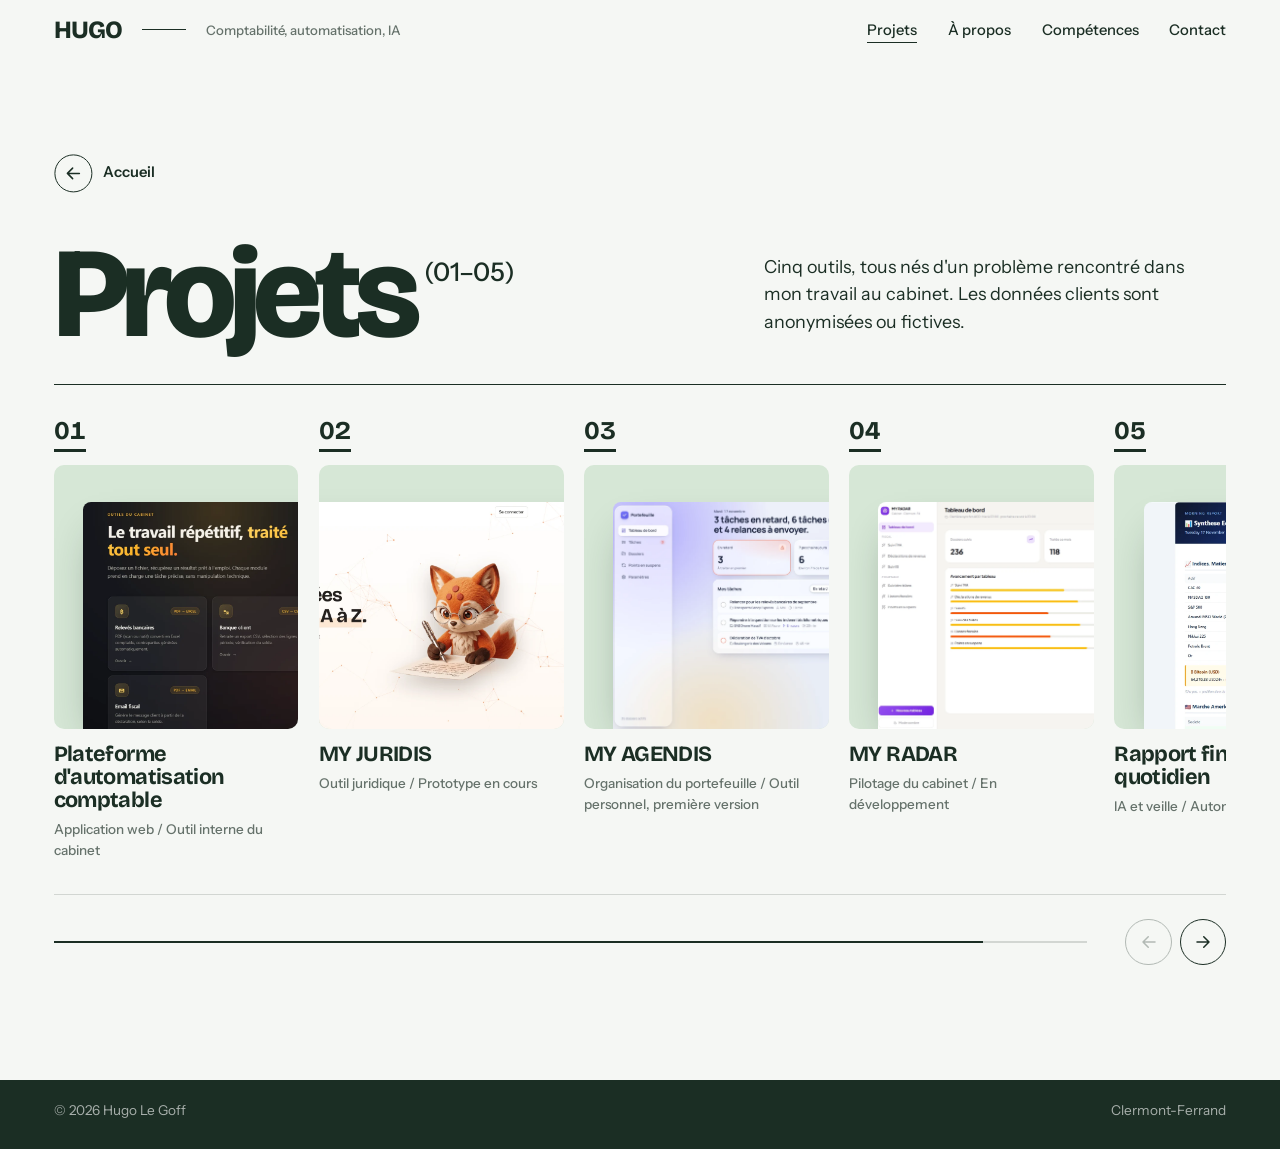
==== projets.html @ 93263e0b "MY JURIDIS : recadrage fourni, Greffy visible sur la carte Co-Authored-By: Claude Opus 5.5 <noreply@" ====
<!DOCTYPE html>
<html lang="fr">
<head>
<meta charset="utf-8">
<meta name="viewport" content="width=device-width, initial-scale=1">
<title>Projets — Hugo Le Goff</title>
<meta name="description" content="Les projets de Hugo Le Goff : outils d'automatisation et d'IA conçus pour un cabinet d'expertise comptable.">
<meta name="theme-color" content="#F5F7F4">
<script>document.documentElement.classList.add('js')</script>
<link rel="preconnect" href="https://fonts.googleapis.com">
<link rel="preconnect" href="https://fonts.gstatic.com" crossorigin>
<link href="https://fonts.googleapis.com/css2?family=Bricolage+Grotesque:opsz,wght@12..96,400..800&family=Instrument+Sans:wght@400;500;600&display=swap" rel="stylesheet">
<link rel="stylesheet" href="assets/style.css">
</head>
<body>
<a class="skip" href="#contenu">Aller au contenu</a>

<header class="nav" id="nav">
  <a class="nav__mark" href="index.html" aria-label="Hugo Le Goff, retour à l'accueil" translate="no">HUGO</a>
  <span class="nav__rule" aria-hidden="true"></span>
  <span class="nav__tag">Comptabilité, automatisation, IA</span>
  <nav aria-label="Navigation principale">
    <ul class="nav__links">
      <li><a href="projets.html" aria-current="page">Projets</a></li>
      <li><a href="index.html#a-propos">À propos</a></li>
      <li><a href="index.html#competences">Compétences</a></li>
      <li><a href="index.html#contact">Contact</a></li>
    </ul>
  </nav>
</header>

<main id="contenu">

<header class="phead plist">
  <a class="back" href="index.html"><i><svg class="arr" viewBox="0 0 24 24" width="18" height="18" aria-hidden="true" focusable="false"><path d="M4 12h16M13 5l7 7-7 7" fill="none" stroke="currentColor" stroke-width="2" stroke-linecap="round" stroke-linejoin="round"/></svg></i><span>Accueil</span></a>
  <div class="plist__row">
    <h1 class="phead__title"><span class="line"><span>Projets<sup>(01–05)</sup></span></span></h1>
    <p class="plist__lede" data-reveal>Cinq outils, tous nés d'un problème rencontré dans mon travail au cabinet. Les données clients sont anonymisées ou fictives.</p>
  </div>
</header>

<section class="strip" aria-roledescription="carrousel" aria-label="Projets" data-reveal>
  <div class="strip__frame">
    <ol class="strip__track" tabindex="0" aria-label="Projets, faire défiler horizontalement">
      <li class="pcard">
        <a href="projets/plateforme-automatisation.html" data-cursor="Voir">
          <span class="pcard__num">01</span>
          <span class="tile tile--shot"><img src="assets/plateforme-1.webp" width="1182" height="754" alt="" loading="lazy" decoding="async"></span>
          <span class="pcard__title">Plateforme d'automatisation comptable</span>
          <span class="pcard__meta">Application web / Outil interne du cabinet</span>
        </a>
      </li>
      <li class="pcard">
        <a href="projets/my-juridis.html" data-cursor="Voir">
          <span class="pcard__num">02</span>
          <span class="tile tile--shot" style="--x:-52%"><img src="assets/juridis-accueil.webp" width="1471" height="762" alt="" loading="lazy" decoding="async"></span>
          <span class="pcard__title">MY JURIDIS</span>
          <span class="pcard__meta">Outil juridique / Prototype en cours</span>
        </a>
      </li>
      <li class="pcard">
        <a href="projets/my-agendis.html" data-cursor="Voir">
          <span class="pcard__num">03</span>
          <span class="tile tile--shot"><img src="assets/agendis-1.webp" width="1871" height="935" alt="" loading="lazy" decoding="async"></span>
          <span class="pcard__title">MY AGENDIS</span>
          <span class="pcard__meta">Organisation du portefeuille / Outil personnel, première version</span>
        </a>
      </li>
      <li class="pcard">
        <a href="projets/my-radar.html" data-cursor="Voir">
          <span class="pcard__num">04</span>
          <span class="tile tile--shot"><img src="assets/radar-dash.webp" width="1896" height="930" alt="" loading="lazy" decoding="async"></span>
          <span class="pcard__title">MY RADAR</span>
          <span class="pcard__meta">Pilotage du cabinet / En développement</span>
        </a>
      </li>
      <li class="pcard">
        <a href="projets/rapport-quotidien.html" data-cursor="Voir">
          <span class="pcard__num">05</span>
          <span class="tile tile--shot"><img src="assets/rapport-1.webp" width="941" height="735" alt="" loading="lazy" decoding="async"></span>
          <span class="pcard__title">Rapport financier quotidien</span>
          <span class="pcard__meta">IA et veille / Automatisation planifiée</span>
        </a>
      </li>
    </ol>
  </div>
  <div class="strip__bar">
    <div class="strip__progress" aria-hidden="true"><span></span></div>
    <div class="gallery__nav">
      <button type="button" class="gallery__btn" data-strip="-1" aria-label="Projets précédents"><svg class="arr" viewBox="0 0 24 24" width="18" height="18" aria-hidden="true" focusable="false"><path d="M20 12H4M11 5l-7 7 7 7" fill="none" stroke="currentColor" stroke-width="2" stroke-linecap="round" stroke-linejoin="round"/></svg></button>
      <button type="button" class="gallery__btn" data-strip="1" aria-label="Projets suivants"><svg class="arr" viewBox="0 0 24 24" width="18" height="18" aria-hidden="true" focusable="false"><path d="M4 12h16M13 5l7 7-7 7" fill="none" stroke="currentColor" stroke-width="2" stroke-linecap="round" stroke-linejoin="round"/></svg></button>
    </div>
  </div>
</section>

</main>

<footer class="foot">
  <span>© 2026 Hugo Le Goff</span>
  <span>Clermont-Ferrand</span>
</footer>
<div class="cursor" aria-hidden="true">Voir</div>
<script src="assets/app.js" defer></script>
</body>
</html>
---- assets/style.css ----
:root{
  --bg:#F5F7F4;
  --forest:#1B2E24;
  --sage:#8BBF8B;
  --pastel:#D6E7D6;
  --white:#FFFFFF;
  --soft:rgba(27,46,36,.66);
  --line:rgba(27,46,36,.16);
  --display:"Bricolage Grotesque","Arial Narrow","Helvetica Neue",Arial,sans-serif;
  --body:"Instrument Sans",system-ui,-apple-system,"Segoe UI",sans-serif;
  --gutter:clamp(1.25rem,4.2vw,4.5rem);
  --ease:cubic-bezier(.2,.7,.1,1);
}
*,*::before,*::after{box-sizing:border-box}
html{scroll-behavior:smooth;-webkit-text-size-adjust:100%}
body{
  margin:0;background:var(--bg);color:var(--forest);
  font-family:var(--body);font-size:1.0625rem;line-height:1.55;
  -webkit-font-smoothing:antialiased;overflow-x:hidden;
  -webkit-tap-highlight-color:rgba(139,191,139,.35);
}
a{color:inherit;touch-action:manipulation}
h1,h2,h3,p{margin:0}
h1,h2,h3{font-family:var(--display);font-weight:700;letter-spacing:-.035em;text-wrap:balance}
sup{font-family:var(--body);font-weight:500;font-size:.2em;letter-spacing:0;vertical-align:top;position:relative;top:.9em;margin-left:.4em}
:focus-visible{outline:2px solid var(--forest);outline-offset:4px;border-radius:4px}
::selection{background:var(--sage);color:var(--forest)}
[id]{scroll-margin-top:5rem}
.skip{position:absolute;left:var(--gutter);top:-4rem;background:var(--forest);color:var(--white);padding:.6rem 1rem;z-index:50;text-decoration:none}
.skip:focus{top:1rem}
.arr{display:block}

/* ---------- Apparitions ---------- */
.js [data-reveal]{opacity:0;transform:translateY(1.6rem);transition:opacity .9s var(--ease),transform .9s var(--ease)}
.js [data-reveal].is-in{opacity:1;transform:none}
.line{display:block;overflow:hidden;padding-bottom:.08em;margin-bottom:-.08em}
.line > span{display:block}
.js .line > span{transform:translateY(108%);transition:transform 1.1s var(--ease)}
.js .is-ready .line > span{transform:none}
.js .line:nth-child(2) > span{transition-delay:.09s}
.js .line:nth-child(3) > span{transition-delay:.18s}

/* ---------- Navigation ---------- */
.nav{
  position:fixed;inset:0 0 auto 0;z-index:30;
  display:flex;align-items:center;gap:1.25rem;
  padding:1.1rem var(--gutter);
  transition:background-color .35s ease,box-shadow .35s ease;
}
.nav.is-stuck{background:rgba(245,247,244,.9);-webkit-backdrop-filter:blur(10px);backdrop-filter:blur(10px);box-shadow:0 1px 0 var(--line)}
.nav__mark{font-family:var(--display);font-weight:800;font-size:1.55rem;letter-spacing:-.04em;text-decoration:none;line-height:1}
.nav__rule{width:2.75rem;height:1px;background:var(--forest)}
.nav__tag{font-size:.82rem;font-weight:500;color:var(--soft)}
.nav nav{margin-left:auto}
.nav__links{display:flex;gap:clamp(1rem,2.4vw,2.2rem);list-style:none;margin:0;padding:0;font-size:.92rem;font-weight:500}
.nav__links a{text-decoration:none;padding:.3rem 0;background:linear-gradient(currentColor,currentColor) left bottom/0 1.5px no-repeat;transition:background-size .35s var(--ease)}
.nav__links a:hover{background-size:100% 1.5px}

/* ---------- Index latéral ---------- */
.index{
  position:fixed;right:calc(var(--gutter) * .45);top:50%;transform:translateY(-50%);z-index:20;
  display:grid;gap:1.1rem;font-family:var(--display);font-weight:600;font-size:.95rem;
  mix-blend-mode:difference;color:#fff;
}
.index a{position:relative;text-decoration:none;opacity:.45;transition:opacity .3s ease;padding-right:0}
.index a::after{content:"";position:absolute;left:calc(100% + .5rem);top:50%;width:0;height:1.5px;background:currentColor;transition:width .4s var(--ease)}
.index a[aria-current="true"]{opacity:1}
.index a[aria-current="true"]::after{width:1.6rem}
.index a:hover{opacity:1}

/* ---------- Hero ---------- */
.hero{
  position:relative;min-height:100svh;isolation:isolate;overflow:hidden;
  display:grid;align-items:center;
  padding:6.5rem var(--gutter) 4rem;
  background-image:
    linear-gradient(90deg,var(--line) 1px,transparent 1px);
  background-size:calc((100vw - 2 * var(--gutter)) / 6) 100%;
  background-position:var(--gutter) 0;
}
.hero::after{content:"";position:absolute;inset:auto 0 0 0;height:1px;background:var(--line)}
.hero__art{position:absolute;inset:0;z-index:-1;pointer-events:none}
.shape{position:absolute;display:block;will-change:transform}
.shape--disc{width:44vw;height:44vw;right:3vw;top:50%;margin-top:-23vw;border-radius:50%;background:var(--pastel)}
.shape--half{width:13vw;height:26vw;right:33vw;top:50%;margin-top:-25vw;border-radius:26vw 0 0 26vw;background:var(--forest)}
.shape--quarter{width:12vw;height:12vw;right:9vw;bottom:9%;border-radius:12vw 0 0 0;background:var(--sage)}
.shape--dots{width:7.5rem;height:7.5rem;right:7vw;top:36%;background:radial-gradient(circle,var(--forest) 1.3px,transparent 1.6px) 0 0/15px 15px;opacity:.55}
.shape--plus{width:2rem;height:2rem;right:50vw;top:15%;background:
  linear-gradient(var(--forest),var(--forest)) center/100% 3px no-repeat,
  linear-gradient(var(--forest),var(--forest)) center/3px 100% no-repeat}
.shape--sq{width:1.15rem;height:1.15rem;right:49vw;bottom:22%;background:var(--forest)}
.hero__img{
  position:absolute;right:-5vw;top:50%;width:60vw;max-width:none;height:auto;margin-top:-18vw;
  filter:drop-shadow(0 2.5rem 2.5rem rgba(27,46,36,.2));will-change:transform;
}
.js .hero__img{opacity:0;transition:opacity 1.4s ease .15s}
.js .is-ready .hero__img{opacity:1}
.hero__copy{position:relative;max-width:min(100%,60rem)}
.pill{
  display:inline-flex;align-items:center;gap:.6rem;padding:.4rem 1rem;border:1.5px solid var(--forest);border-radius:999px;
  font-size:.86rem;font-weight:600;background:var(--bg);
}
.pill__dot{width:.6rem;height:.6rem;border-radius:50%;background:var(--sage)}
.hero__title{
  margin-top:1.4rem;font-size:clamp(3.1rem,7.7vw,8.6rem);line-height:.9;font-weight:800;letter-spacing:-.055em;
  text-wrap:wrap;
}
.hero__title mark{
  color:inherit;background:linear-gradient(var(--sage),var(--sage)) 0 62%/100% 42% no-repeat;
  padding:0 .06em;margin:0 -.06em;
}
.hero__lede{max-width:33rem;margin-top:clamp(1.4rem,2.6vw,2.4rem);font-size:clamp(1.05rem,1.45vw,1.3rem);line-height:1.45;font-weight:500}
.hero__cta{display:flex;flex-wrap:wrap;align-items:center;gap:1.5rem 2.25rem;margin-top:clamp(1.5rem,2.6vw,2.4rem)}
.btn{
  display:inline-flex;align-items:center;gap:1.4rem;padding:.55rem .6rem .55rem 1.6rem;border-radius:999px;
  background:var(--forest);color:var(--white);text-decoration:none;font-weight:600;font-size:1rem;
  transition:background-color .3s ease,padding .4s var(--ease);
}
.btn i{display:grid;place-items:center;width:2.6rem;height:2.6rem;border-radius:50%;background:var(--white);color:var(--forest);transition:transform .45s var(--ease),background-color .3s ease}
.btn:hover{padding-left:1.9rem}
.btn:hover i{transform:translateX(.25rem) rotate(-45deg);background:var(--sage)}
.scroll{display:inline-flex;align-items:center;gap:.8rem;text-decoration:none;font-weight:500;font-size:.95rem}
.scroll i{display:grid;place-items:center;width:2.9rem;height:2.9rem;border-radius:50%;border:1.5px solid var(--forest);overflow:hidden}
.scroll:hover .arr{animation:drop .7s var(--ease)}
@keyframes drop{0%{transform:none}49%{transform:translateY(160%)}50%{transform:translateY(-160%)}100%{transform:none}}
.note{position:absolute;font-size:.75rem;line-height:1.35;color:var(--soft);font-weight:500}
.note--a{right:7vw;top:6.2rem;text-align:right}
.note--b{right:var(--gutter);bottom:2rem;text-align:right}

/* ---------- En-têtes de section ---------- */
.sec-head{
  display:grid;grid-template-columns:minmax(0,8fr) minmax(0,4fr);gap:1.5rem clamp(1.5rem,5vw,5rem);align-items:end;
  margin-bottom:clamp(2rem,5vw,4.5rem);
}
.sec-head h2{font-size:clamp(2.7rem,8.6vw,8.4rem);line-height:.88;font-weight:800;letter-spacing:-.055em}
.sec-head p{max-width:30rem;font-size:1.08rem;padding-bottom:.6rem}

/* ---------- Projets ---------- */
.projects{padding:clamp(5rem,11vw,10rem) var(--gutter) clamp(4rem,9vw,8rem)}
.cases{list-style:none;margin:0;padding:0;border-top:1.5px solid var(--forest)}
.case{border-bottom:1px solid var(--line)}
.case a{
  position:relative;display:grid;grid-template-columns:minmax(3rem,1fr) minmax(0,6fr) minmax(0,4fr) minmax(3rem,1fr);
  gap:1rem clamp(1rem,3vw,3rem);align-items:center;
  padding:clamp(1.5rem,3.2vw,3rem) clamp(.5rem,1.4vw,1.5rem);text-decoration:none;isolation:isolate;
  transition:color .45s var(--ease);
}
.case a::before{
  content:"";position:absolute;inset:0;z-index:-1;background:var(--forest);
  transform:scaleY(0);transform-origin:50% 100%;transition:transform .55s var(--ease);
}
.case__num{font-family:var(--display);font-weight:600;font-size:1rem;font-variant-numeric:tabular-nums;align-self:start;padding-top:.5rem}
.case__main{display:grid;gap:.5rem;min-width:0}
.case__cat{font-size:.85rem;font-weight:600;color:var(--soft);transition:color .45s var(--ease)}
.case__title{font-family:var(--display);font-weight:700;font-size:clamp(1.7rem,4.3vw,4.1rem);line-height:.98;letter-spacing:-.04em;text-wrap:balance}
.case__side{display:grid;gap:.7rem;font-size:.98rem;min-width:0}
.case__tech{font-size:.84rem;font-weight:600;color:var(--soft);transition:color .45s var(--ease)}
.case__go{
  justify-self:end;display:grid;place-items:center;width:3.2rem;height:3.2rem;border-radius:50%;border:1.5px solid currentColor;
  transition:transform .55s var(--ease),background-color .45s ease,color .45s ease,border-color .45s ease;
}
@media (hover:hover){
  .case a:hover,.case a:focus-visible{color:var(--white)}
  .case a:hover::before,.case a:focus-visible::before{transform:scaleY(1)}
  .case a:hover .case__cat,.case a:hover .case__tech,.case a:focus-visible .case__cat,.case a:focus-visible .case__tech{color:var(--sage)}
  .case a:hover .case__go,.case a:focus-visible .case__go{transform:rotate(45deg);background:var(--sage);border-color:var(--sage);color:var(--forest)}
}

/* ---------- À propos ---------- */
.about{
  padding:clamp(4rem,9vw,8rem) var(--gutter);background:var(--white);
  display:grid;grid-template-columns:repeat(12,minmax(0,1fr));gap:2rem clamp(1rem,2vw,2rem);
}
.about__label,.contact__label{font-size:.9rem;font-weight:600;grid-column:1 / span 2}
.about__label::before,.contact__label::before{content:"";display:inline-block;width:.6rem;height:.6rem;border-radius:50%;background:var(--sage);margin-right:.6rem}
.about__lead{grid-column:3 / -1;font-size:clamp(2rem,5.2vw,5rem);line-height:1;letter-spacing:-.045em;max-width:20ch}
.about__cols{grid-column:6 / -1;display:grid;grid-template-columns:repeat(2,minmax(0,1fr));gap:1.5rem clamp(1.5rem,3vw,3rem);margin-top:clamp(1rem,3vw,3rem);font-size:1.05rem}
.about__cols p + p{color:var(--soft)}

/* ---------- Parcours ---------- */
.path{grid-column:3 / -1;display:grid;grid-template-columns:repeat(2,minmax(0,1fr));gap:2.5rem clamp(1.5rem,4vw,4rem);margin-top:clamp(2.5rem,6vw,5rem)}
.path h3{font-family:var(--body);font-size:.9rem;font-weight:600;letter-spacing:0;padding-bottom:.9rem;border-bottom:1.5px solid var(--forest)}
.path ol{list-style:none;margin:0;padding:0}
.path li{display:grid;grid-template-columns:6.2rem minmax(0,1fr);gap:.2rem 1rem;padding:1.1rem 0;border-bottom:1px solid var(--line)}
.path time,.path__when{font-family:var(--display);font-weight:600;font-variant-numeric:tabular-nums;font-size:.95rem;padding-top:.15rem}
.path b{display:block;font-family:var(--display);font-weight:700;font-size:1.25rem;line-height:1.15;letter-spacing:-.025em}
.path i{display:block;font-style:normal;font-weight:500;font-size:.92rem;margin-top:.2rem}
.path p{margin-top:.45rem;font-size:.95rem;color:var(--soft)}

/* ---------- Compétences ---------- */
.skills{padding:clamp(4.5rem,10vw,9rem) var(--gutter);background:var(--pastel)}
.skill-list{list-style:none;margin:0;padding:0;border-top:1.5px solid var(--forest)}
.skill-list li{
  display:grid;grid-template-columns:minmax(3rem,1fr) minmax(0,7fr) minmax(0,4fr);gap:.5rem clamp(1rem,3vw,3rem);align-items:baseline;
  padding:clamp(1rem,2.2vw,1.9rem) 0;border-bottom:1px solid var(--line);
}
.skill__n{font-family:var(--display);font-weight:600;font-variant-numeric:tabular-nums}
.skill-list h3{font-size:clamp(1.6rem,4.4vw,4rem);line-height:1;letter-spacing:-.04em;transition:transform .5s var(--ease)}
.skill-list p{font-size:1rem;color:var(--soft)}
@media (hover:hover){.skill-list li:hover h3{transform:translateX(.9rem)}}

/* ---------- Contact ---------- */
.contact{
  position:relative;overflow:hidden;isolation:isolate;background:var(--forest);color:var(--white);
  padding:clamp(5rem,12vw,11rem) var(--gutter) clamp(4rem,8vw,7rem);
}
.contact::before{
  content:"";position:absolute;z-index:-1;right:-12vw;bottom:-22vw;width:52vw;height:52vw;border-radius:50%;
  border:1.5px solid rgba(139,191,139,.55);
}
.contact::after{
  content:"";position:absolute;z-index:-1;right:-5vw;bottom:-11vw;width:20vw;height:20vw;border-radius:50%;background:var(--sage);opacity:.9;
}
.contact h2{margin-top:1.5rem;font-size:clamp(2.8rem,10vw,10rem);line-height:.9;font-weight:800;letter-spacing:-.055em;max-width:12ch}
.contact__row{
  display:grid;grid-template-columns:minmax(0,5fr) minmax(0,4fr) minmax(0,3fr);gap:2rem clamp(1.5rem,4vw,4rem);
  margin-top:clamp(2.5rem,6vw,5rem);padding-top:1.5rem;border-top:1px solid rgba(255,255,255,.28);
}
.contact__row p{font-size:1.15rem;max-width:26rem}
.contact dl{margin:0;display:grid;gap:.9rem}
.contact dt{font-size:.82rem;color:var(--sage);font-weight:600}
.contact dd{margin:0;font-family:var(--display);font-weight:600;font-size:1.35rem;letter-spacing:-.02em}
.contact dd a{text-decoration-thickness:1.5px;text-underline-offset:.2em;text-decoration-color:var(--sage)}
.contact dd a:hover{color:var(--sage)}
.foot{
  display:flex;justify-content:space-between;gap:1rem;padding:1.25rem var(--gutter) 1.75rem;
  background:var(--forest);color:rgba(255,255,255,.62);font-size:.85rem;
}

/* ---------- Pages projet ---------- */
.phead{padding:clamp(7rem,12vw,10rem) var(--gutter) clamp(2rem,5vw,4rem);position:relative}
.back{display:inline-flex;align-items:center;gap:.7rem;text-decoration:none;font-weight:600;font-size:.92rem}
.back i{display:grid;place-items:center;width:2.4rem;height:2.4rem;border-radius:50%;border:1.5px solid var(--forest);transform:rotate(180deg);transition:background-color .3s ease,color .3s ease}
.back:hover i{background:var(--forest);color:var(--white)}
.phead__meta{display:flex;flex-wrap:wrap;gap:.5rem 1.5rem;align-items:baseline;margin-top:clamp(2rem,5vw,4rem);font-size:.9rem;font-weight:600;color:var(--soft)}
.phead__n{font-family:var(--display);font-size:1.1rem;color:var(--forest);padding:.1rem .7rem;border-radius:999px;background:var(--sage)}
.phead__title{margin-top:1rem;font-size:clamp(2.6rem,8.6vw,9rem);line-height:.9;font-weight:800;letter-spacing:-.055em;max-width:15ch}
.study{padding:0 var(--gutter) clamp(3rem,7vw,6rem)}
.study__row{
  display:grid;grid-template-columns:repeat(12,minmax(0,1fr));gap:1rem clamp(1rem,2vw,2rem);
  padding:clamp(1.75rem,4vw,3.5rem) 0;border-top:1px solid var(--line);
}
.study__row:first-child{border-top:1.5px solid var(--forest)}
.study__row h2{grid-column:1 / span 3;font-family:var(--body);font-size:.95rem;font-weight:600;letter-spacing:0}
.study__row h2::before{content:"";display:inline-block;width:.6rem;height:.6rem;border-radius:50%;background:var(--sage);margin-right:.6rem}
.study__row > :not(h2){grid-column:5 / -1;min-width:0}
.study__row:nth-child(even) > :not(h2){grid-column:4 / span 8}
.study__big{font-family:var(--display);font-weight:600;font-size:clamp(1.4rem,3vw,2.6rem);line-height:1.12;letter-spacing:-.03em;max-width:24ch}
.study__role{margin-top:1.75rem;max-width:38rem}
.flow{list-style:none;margin:0;padding:0;display:grid;grid-template-columns:repeat(3,minmax(0,1fr));gap:.5rem}
.flow li{padding:1.1rem 1.2rem 1.3rem;background:var(--white);border-radius:6px;font-size:1rem;line-height:1.35}
.flow li:nth-child(2){background:var(--pastel)}
.flow li:last-child{background:var(--forest);color:var(--white)}
.flow b{display:block;font-size:.8rem;font-weight:600;margin-bottom:1.6rem;opacity:.75}
.modules{width:100%;border-collapse:collapse;font-size:1rem}
.modules caption{text-align:left;font-weight:600;font-size:.9rem;padding-bottom:.7rem}
.modules th,.modules td{text-align:left;padding:.85rem 1rem .85rem 0;border-top:1px solid var(--line);vertical-align:top;font-weight:400}
.modules thead th{font-size:.82rem;font-weight:600;color:var(--soft)}
.modules tbody th{font-family:var(--display);font-weight:600;font-size:1.15rem;letter-spacing:-.02em;width:32%}
.modules td{color:var(--soft)}
.modules td:last-child{color:var(--forest);font-weight:500}
.tech{list-style:none;margin:0;padding:0;display:flex;flex-wrap:wrap;gap:.3rem 1.5rem;font-family:var(--display);font-weight:600;font-size:clamp(1.3rem,2.6vw,2.2rem);letter-spacing:-.03em;line-height:1.15}
.tech li:not(:last-child)::after{content:"/";margin-left:1.5rem;color:var(--sage)}
.next{
  position:relative;display:grid;grid-template-columns:minmax(0,1fr) auto;gap:.75rem 2rem;align-items:end;isolation:isolate;
  padding:clamp(3rem,7vw,6rem) var(--gutter);background:var(--pastel);text-decoration:none;overflow:hidden;
  transition:color .45s var(--ease);
}
.next::before{content:"";position:absolute;inset:0;z-index:-1;background:var(--forest);transform:scaleY(0);transform-origin:50% 100%;transition:transform .6s var(--ease)}
.next__label{grid-column:1 / -1;font-weight:600;font-size:.95rem}
.next__label sup{font-size:.75em;top:-.1em}
.next__title{font-family:var(--display);font-weight:800;font-size:clamp(2rem,6.4vw,6.5rem);line-height:.92;letter-spacing:-.05em;text-wrap:balance}
.next__go{display:grid;place-items:center;width:clamp(3rem,5vw,4.5rem);height:clamp(3rem,5vw,4.5rem);border-radius:50%;border:1.5px solid currentColor;transition:transform .5s var(--ease)}
@media (hover:hover){
  .next:hover,.next:focus-visible{color:var(--white)}
  .next:hover::before,.next:focus-visible::before{transform:scaleY(1)}
  .next:hover .next__go{transform:translateX(.6rem)}
}

/* ---------- Curseur ---------- */
.cursor{
  position:fixed;left:0;top:0;z-index:40;width:5.2rem;height:5.2rem;margin:-2.6rem 0 0 -2.6rem;border-radius:50%;
  display:grid;place-items:center;background:var(--sage);color:var(--forest);font-weight:600;font-size:.9rem;
  pointer-events:none;opacity:0;transform:translate3d(-100px,-100px,0) scale(.3);
  transition:opacity .25s ease,scale .35s var(--ease);scale:.3;
}
.cursor.is-on{opacity:1;scale:1}
@media (hover:none),(pointer:coarse){.cursor{display:none}}

/* ---------- Adaptations ---------- */
@media (max-width:1180px){
  .nav__tag,.nav__rule{display:none}
  .index{display:none}
}
@media (max-width:820px){
  .hero{align-items:end;padding-top:5.5rem;padding-bottom:3rem;background-size:calc((100vw - 2 * var(--gutter)) / 3) 100%}
  .hero__copy{margin-top:62vw}
  .hero__img{width:118vw;right:-14vw;top:4.5rem;margin-top:0}
  .shape--disc{width:76vw;height:76vw;right:-6vw;top:5rem;margin-top:0}
  .shape--half{width:26vw;height:52vw;right:auto;left:0;top:7rem;margin-top:0}
  .shape--quarter{width:22vw;height:22vw;right:0;bottom:auto;top:calc(5rem + 52vw)}
  .shape--dots,.shape--sq{display:none}
  .shape--plus{right:auto;left:var(--gutter);top:5rem}
  .note{display:none}
  .sec-head{grid-template-columns:minmax(0,1fr)}
  .case a{grid-template-columns:2.5rem minmax(0,1fr) 3.2rem;align-items:start}
  .case__side{grid-column:2 / -1}
  .case__go{grid-column:3;grid-row:1}
  .about__label,.about__lead,.about__cols,.path{grid-column:1 / -1}
  .path{grid-template-columns:minmax(0,1fr)}
  .about__cols{grid-template-columns:minmax(0,1fr)}
  .skill-list li{grid-template-columns:2.5rem minmax(0,1fr)}
  .skill-list p{grid-column:2}
  .contact__row{grid-template-columns:minmax(0,1fr)}
  .study__row h2,.study__row > :not(h2),.study__row:nth-child(even) > :not(h2){grid-column:1 / -1}
  .flow{grid-template-columns:minmax(0,1fr)}
  .flow b{margin-bottom:.4rem}
  .modules thead{display:none}
  .modules tr{display:grid;padding:.8rem 0;border-top:1px solid var(--line)}
  .modules th,.modules td{border:0;padding:.1rem 0;width:auto}
  .tech li:not(:last-child)::after{margin-left:1rem}
  .tech{gap:.3rem 1rem}
}
@media (max-width:520px){
  .nav__links{gap:.9rem;font-size:.85rem}
  .nav__links li:nth-child(3){display:none}
  .nav__mark{font-size:1.3rem}
}
@media (prefers-reduced-motion:reduce){
  html{scroll-behavior:auto}
  .js [data-reveal],.js .line > span,.js .hero__img{opacity:1;transform:none;transition:none}
  .btn,.btn i,.case a,.case a::before,.case__go,.next::before,.next__go,.skill-list h3,.nav__links a,.cursor{transition:none}
  .scroll:hover .arr{animation:none}
  .cursor{display:none}
}

/* ---------- Page Projets ---------- */
.nav__links a[aria-current="page"]{background-size:100% 1.5px}
.plist{padding-bottom:clamp(1.25rem,2.5vw,2rem)}
.plist .phead__title{margin-top:clamp(1.5rem,3.5vw,3rem);font-size:clamp(3rem,10vw,9.5rem)}
.plist__lede{max-width:34rem;margin-top:clamp(1.25rem,3vw,2.25rem);font-size:1.12rem}
.projects--page{padding-top:0}

/* ---------- Carrousel ---------- */
.gallery{margin:0 var(--gutter) clamp(2.5rem,6vw,5rem);padding:clamp(1rem,2.4vw,2rem);background:var(--pastel);border-radius:clamp(10px,1.4vw,18px)}
.gallery__bar{display:flex;align-items:center;justify-content:space-between;gap:1rem;margin-bottom:clamp(.75rem,1.6vw,1.25rem)}
.gallery__count{font-family:var(--display);font-weight:600;font-variant-numeric:tabular-nums}
.gallery__nav{display:flex;gap:.5rem}
.gallery__btn{
  display:grid;place-items:center;width:2.9rem;height:2.9rem;border-radius:50%;cursor:pointer;
  border:1.5px solid var(--forest);background:transparent;color:var(--forest);
  transition:background-color .25s ease,color .25s ease,opacity .25s ease,transform .35s var(--ease);
}
.gallery__btn:hover:not(:disabled){background:var(--forest);color:var(--white)}
.gallery__btn:active:not(:disabled){transform:scale(.92)}
.gallery__btn:disabled{opacity:.3;cursor:default}
.gallery--single .gallery__bar{display:none}
.gallery__track{
  list-style:none;margin:0;padding:0;display:flex;gap:1rem;
  overflow-x:auto;scroll-snap-type:x mandatory;scroll-behavior:smooth;overscroll-behavior-x:contain;
  scrollbar-width:none;border-radius:8px;
}
.gallery__track::-webkit-scrollbar{display:none}
.gallery__slide{flex:0 0 100%;scroll-snap-align:start;min-width:0}
.gallery__slide figure{margin:0}
.gallery__open{
  display:block;width:100%;padding:0;border:0;background:var(--forest);border-radius:8px;overflow:hidden;cursor:zoom-in;
  box-shadow:0 1.5rem 3rem -1.5rem rgba(27,46,36,.45);
}
.gallery__open img{display:block;width:100%;height:auto;transition:transform .8s var(--ease)}
@media (hover:hover){.gallery__open:hover img{transform:scale(1.015)}}
.gallery__slide figcaption{margin-top:.9rem;font-size:.95rem;max-width:44rem}

/* ---------- Visionneuse ---------- */
.lightbox{
  width:100vw;height:100dvh;max-width:none;max-height:none;margin:0;padding:clamp(1rem,3vw,2.5rem);border:0;
  background:rgba(14,24,19,.94);color:var(--white);
  display:none;grid-template-rows:minmax(0,1fr) auto;gap:1rem;
}
.lightbox[open]{display:grid}
.lightbox::backdrop{background:transparent}
.lightbox__fig{margin:0;min-height:0;display:grid;grid-template-rows:minmax(0,1fr) auto;gap:.8rem;justify-items:center;align-items:center}
.lightbox__fig img{max-width:100%;max-height:100%;width:auto;height:auto;object-fit:contain;border-radius:6px;min-height:0}
.lightbox__fig figcaption{font-size:.95rem;color:rgba(255,255,255,.75);text-align:center;max-width:44rem}
.lightbox__nav{display:flex;align-items:center;justify-content:center;gap:1.25rem}
.lightbox__count{font-family:var(--display);font-weight:600;font-variant-numeric:tabular-nums;min-width:3.5rem;text-align:center}
.lightbox .gallery__btn,.lightbox__close{border-color:rgba(255,255,255,.6);color:var(--white)}
.lightbox .gallery__btn:hover:not(:disabled){background:var(--white);color:var(--forest)}
.lightbox__close{
  position:absolute;right:clamp(1rem,3vw,2.5rem);top:clamp(1rem,3vw,2.5rem);z-index:1;
  display:grid;place-items:center;width:2.9rem;height:2.9rem;border-radius:50%;border:1.5px solid;background:rgba(14,24,19,.6);cursor:pointer;
}
.lightbox__close:hover{background:var(--white);color:var(--forest)}
.lightbox--single .lightbox__nav{display:none}
@media (prefers-reduced-motion:reduce){
  .gallery__track{scroll-behavior:auto}
  .gallery__open img,.gallery__btn{transition:none}
}

/* ---------- Page Projets : bandeau ---------- */
.plist__row{display:grid;grid-template-columns:minmax(0,7fr) minmax(0,5fr);gap:1.5rem clamp(1.5rem,5vw,5rem);align-items:end}
.plist__row .plist__lede{margin-top:0;padding-bottom:1rem}
.strip{padding:0 0 clamp(4rem,9vw,8rem)}
.strip__frame{border-top:1.5px solid var(--forest);border-bottom:1px solid var(--line);margin:0 var(--gutter);padding:clamp(1.25rem,2.6vw,2.25rem) 0}
.strip__track{
  list-style:none;margin:0;padding:0;display:flex;gap:clamp(.9rem,1.6vw,1.5rem);
  overflow-x:auto;scroll-snap-type:x mandatory;scroll-behavior:smooth;overscroll-behavior-x:contain;scrollbar-width:none;
}
.strip__track::-webkit-scrollbar{display:none}
.pcard{flex:0 0 clamp(15rem,calc((100% - 4 * 1.5rem) / 4.4),24rem);scroll-snap-align:start;min-width:0}
.pcard a{display:grid;gap:.85rem;text-decoration:none}
.pcard__num{
  justify-self:start;font-family:var(--display);font-weight:700;font-size:clamp(1.3rem,2vw,1.8rem);line-height:1;
  padding-bottom:.3rem;border-bottom:3px solid var(--forest);font-variant-numeric:tabular-nums;
  transition:border-color .35s ease,color .35s ease;
}
.pcard__title{font-family:var(--display);font-weight:700;font-size:clamp(1.25rem,1.7vw,1.6rem);line-height:1.05;letter-spacing:-.03em;text-wrap:balance}
.pcard__meta{font-size:.84rem;font-weight:500;color:var(--soft);margin-top:-.4rem}
.tile{position:relative;display:block;aspect-ratio:1/1.08;border-radius:10px;overflow:hidden;isolation:isolate}
.tile--shot{background:var(--pastel)}
.tile--shot img{
  position:absolute;left:var(--x,12%);top:14%;width:auto;height:86%;max-width:none;border-radius:8px 0 0 0;
  box-shadow:0 1.25rem 2.5rem -1rem rgba(27,46,36,.45);transition:transform .8s var(--ease);transform-origin:0 0;
}
.tile--forest{background:var(--forest);color:var(--white)}
.tile--white{background:var(--white);color:var(--forest);box-shadow:inset 0 0 0 1px var(--line)}
.tile--sage{background:var(--sage);color:var(--forest)}
.tile__disc{position:absolute;right:-22%;top:-12%;width:78%;aspect-ratio:1;border-radius:50%;background:var(--sage);transition:transform .8s var(--ease)}
.tile--white .tile__disc{background:var(--pastel)}
.tile--sage .tile__disc{background:var(--pastel)}
.tile__word{
  position:absolute;left:1.1rem;right:1.1rem;bottom:1rem;
  font-family:var(--display);font-weight:800;font-size:clamp(1.9rem,2.9vw,2.8rem);line-height:.92;letter-spacing:-.05em;text-wrap:balance;
}
@media (hover:hover){
  .pcard a:hover .pcard__num,.pcard a:focus-visible .pcard__num{border-color:var(--sage);color:var(--sage)}
  .pcard a:hover .tile--shot img{transform:translate(-3%,-3%) scale(1.04)}
  .pcard a:hover .tile__disc{transform:translate(-10%,10%) scale(1.08)}
}
.strip__bar{display:flex;align-items:center;gap:clamp(1rem,3vw,3rem);margin:clamp(1rem,2vw,1.5rem) var(--gutter) 0}
.strip__progress{flex:1;height:2px;background:var(--line);position:relative;overflow:hidden}
.strip__progress span{position:absolute;inset:0 auto 0 0;width:30%;background:var(--forest);transition:width .25s ease,transform .25s ease}
@media (max-width:820px){
  .plist__row{grid-template-columns:minmax(0,1fr)}
  .pcard{flex-basis:72%}
}
@media (prefers-reduced-motion:reduce){
  .strip__track{scroll-behavior:auto}
  .tile--shot img,.tile__disc,.pcard__num,.strip__progress span{transition:none}
}

/* ---------- Pages projet détaillées ---------- */
.phead__lede{max-width:40rem;margin-top:clamp(1.25rem,2.6vw,2rem);font-size:clamp(1.1rem,1.5vw,1.35rem);line-height:1.45;font-weight:500}
.cover{margin:0 var(--gutter) clamp(3rem,7vw,6rem);padding:clamp(1rem,2.4vw,2.25rem);background:var(--pastel);border-radius:clamp(10px,1.4vw,18px)}
.cover__fig{margin:0 auto;max-width:72rem}
.cover__fig figcaption,.fig figcaption{margin-top:.85rem;font-size:.92rem;color:var(--soft);max-width:40rem}
.zoom{
  display:block;width:100%;padding:0;border:0;background:var(--forest);border-radius:8px;overflow:hidden;cursor:zoom-in;
  box-shadow:0 1.5rem 3rem -1.75rem rgba(27,46,36,.5);
}
.zoom img{display:block;width:100%;height:auto;transition:transform .8s var(--ease)}
@media (hover:hover){.zoom:hover img{transform:scale(1.015)}}
.study__row h2 span{display:block;font-family:var(--display);font-size:.85rem;color:var(--soft);margin-bottom:.35rem}
.study__row h2::before{display:none}
.study__row > .study__body,.study__row:nth-child(even) > .study__body{grid-column:4 / -1}
.study__body + .study__body{margin-top:clamp(1.5rem,3vw,2.5rem)}
.study__body--split{display:grid;grid-template-columns:minmax(0,7fr) minmax(0,5fr);gap:clamp(1.5rem,3.5vw,3.5rem);align-items:start}
.study__body--fig .fig{max-width:min(100%,46rem)}
.fig{margin:0}
.study__big{max-width:30ch;font-size:clamp(1.3rem,2.3vw,2.05rem);line-height:1.15}
.study__body--split .study__big{max-width:24ch}
.study__p{margin-top:1.1rem;max-width:40rem;font-size:1.05rem;line-height:1.6;color:var(--soft)}
.study__p b{color:var(--forest);font-weight:600}
.study__p--lead{margin-top:0;color:var(--forest);font-size:clamp(1.08rem,1.4vw,1.25rem);line-height:1.5}
.feats{list-style:none;margin:0;padding:0;display:grid;grid-template-columns:repeat(2,minmax(0,1fr));gap:0 clamp(1.5rem,3.5vw,3.5rem)}
.feats li{padding:1.15rem 0 1.3rem;border-top:1px solid var(--line)}
.feats h3{font-size:clamp(1.2rem,1.6vw,1.45rem);line-height:1.15;letter-spacing:-.025em}
.feats p{margin-top:.45rem;font-size:.98rem;line-height:1.55;color:var(--soft)}
.soon{display:inline-block;vertical-align:.2em;margin-left:.45rem;padding:.12rem .55rem;border-radius:999px;background:var(--pastel);font-family:var(--body);font-size:.72rem;font-weight:600;letter-spacing:0}
.facts{margin:1.5rem 0 0;display:grid;grid-template-columns:repeat(auto-fit,minmax(min(100%,12rem),1fr));gap:1px;background:var(--line);border:1px solid var(--line);border-radius:8px;overflow:hidden}
.facts div{background:var(--bg);padding:1rem 1.1rem 1.15rem}
.facts dt{font-size:.8rem;font-weight:600;color:var(--soft)}
.facts dd{margin:.3rem 0 0;font-family:var(--display);font-weight:600;font-size:1.08rem;letter-spacing:-.02em;line-height:1.25}
@media (max-width:1100px){
  .study__body--split{grid-template-columns:minmax(0,1fr)}
  .study__body--split .fig{max-width:min(100%,40rem)}
}
@media (max-width:820px){
  .study__row > .study__body,.study__row:nth-child(even) > .study__body{grid-column:1 / -1}
  .feats{grid-template-columns:minmax(0,1fr)}
}
@media (prefers-reduced-motion:reduce){.zoom img{transition:none}}
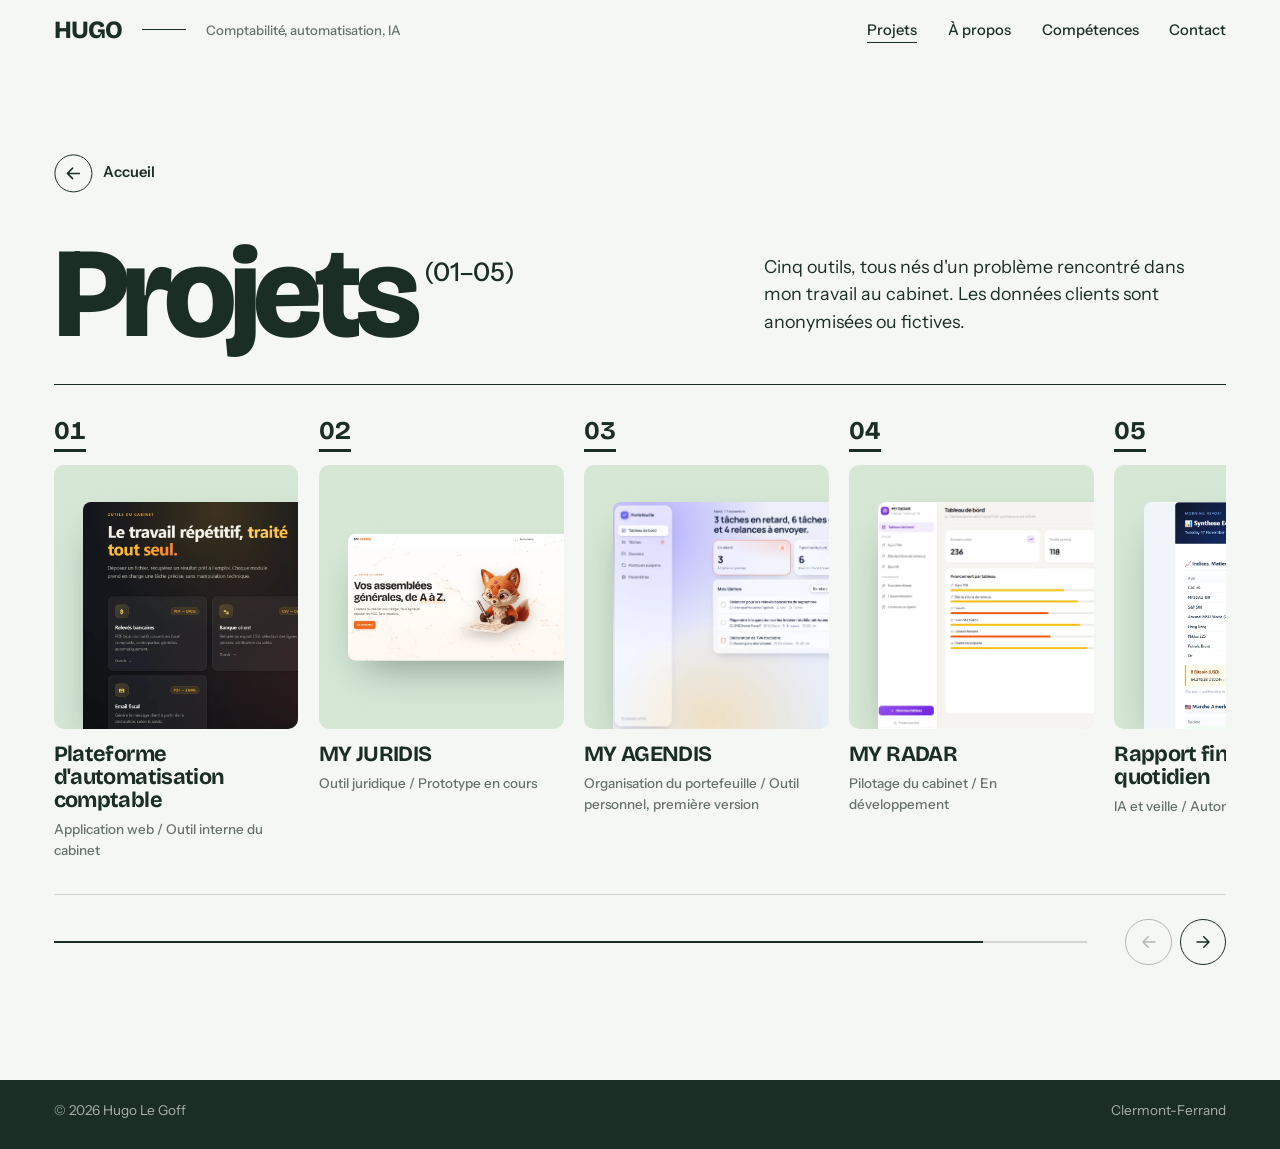
==== commit 9af31902: "MY JURIDIS : image recadrée sur la carte, écran d'accueil complet sur la page projet Co-Authored-By:" ====
--- a/projets.html
+++ b/projets.html
@@ -53,7 +53,7 @@
       <li class="pcard">
         <a href="projets/my-juridis.html" data-cursor="Voir">
           <span class="pcard__num">02</span>
-          <span class="tile tile--shot" style="--x:-52%"><img src="assets/juridis-accueil.webp" width="1471" height="762" alt="" loading="lazy" decoding="async"></span>
+          <span class="tile tile--shot tile--wide"><img src="assets/juridis-crop.webp" width="1471" height="762" alt="" loading="lazy" decoding="async"></span>
           <span class="pcard__title">MY JURIDIS</span>
           <span class="pcard__meta">Outil juridique / Prototype en cours</span>
         </a>
--- a/assets/style.css
+++ b/assets/style.css
@@ -490,3 +490,5 @@
   .feats{grid-template-columns:minmax(0,1fr)}
 }
 @media (prefers-reduced-motion:reduce){.zoom img{transition:none}}
+.tile--wide img{top:50%;width:100%;height:auto;border-radius:8px 0 0 8px;transform:translateY(-50%);transform-origin:0 50%}
+@media (hover:hover){.pcard a:hover .tile--wide img{transform:translateY(-50%) scale(1.04)}}
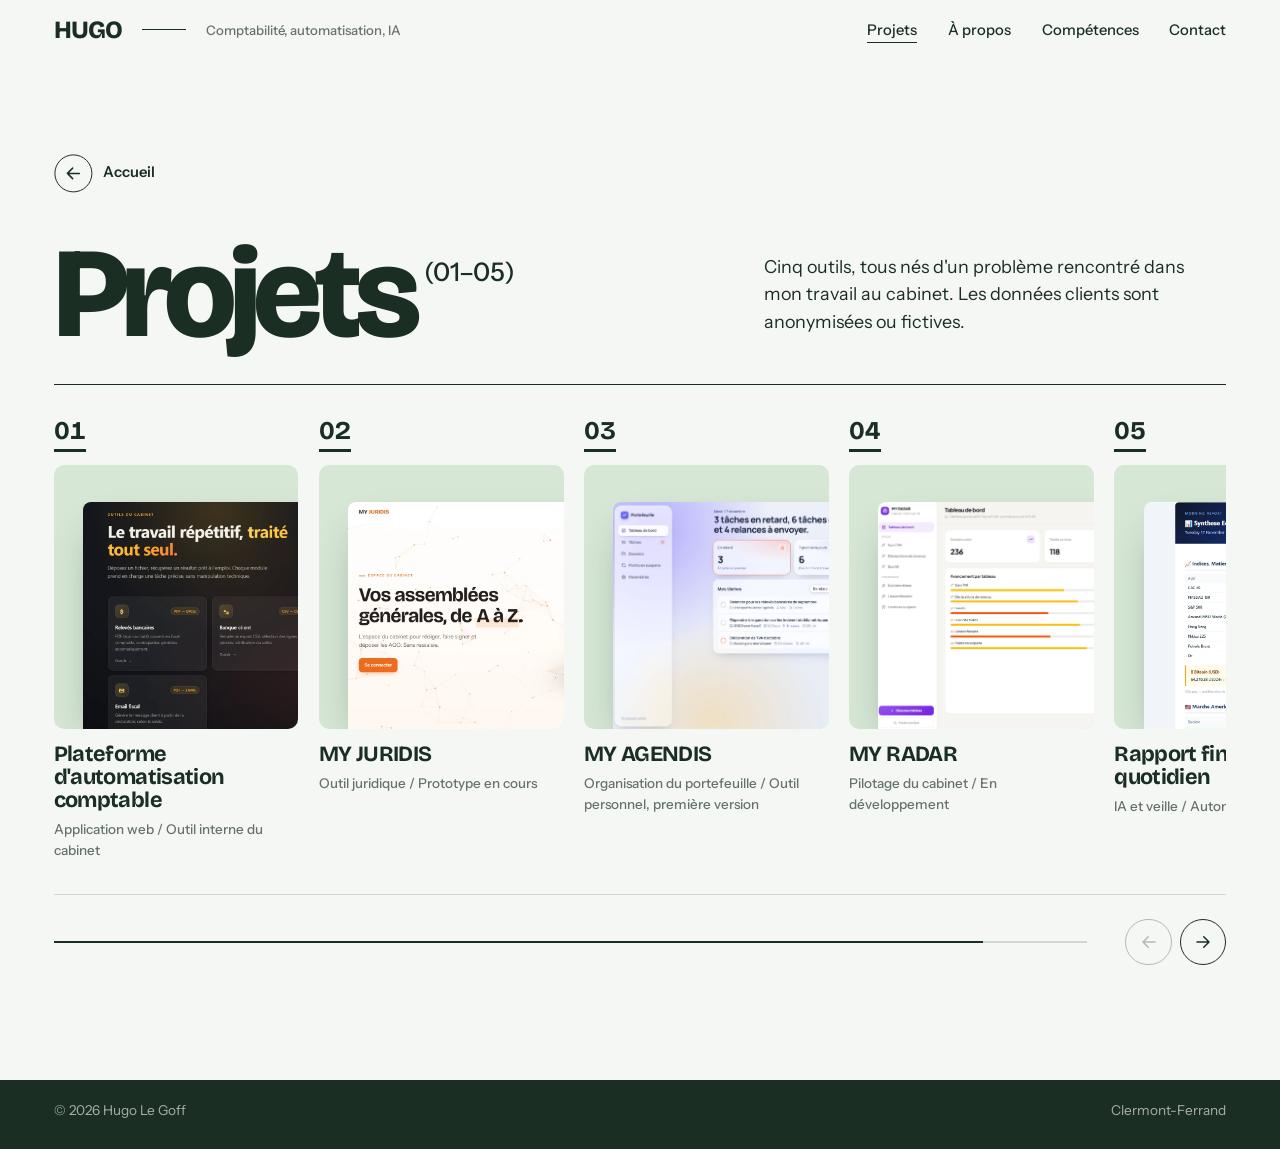
==== commit f36689af: "MY JURIDIS : carte au même cadrage que les autres projets Co-Authored-By: Claude Opus 5.5 <noreply@a" ====
--- a/projets.html
+++ b/projets.html
@@ -53,7 +53,7 @@
       <li class="pcard">
         <a href="projets/my-juridis.html" data-cursor="Voir">
           <span class="pcard__num">02</span>
-          <span class="tile tile--shot tile--wide"><img src="assets/juridis-crop.webp" width="1471" height="762" alt="" loading="lazy" decoding="async"></span>
+          <span class="tile tile--shot"><img src="assets/juridis-crop.webp" width="1471" height="762" alt="" loading="lazy" decoding="async"></span>
           <span class="pcard__title">MY JURIDIS</span>
           <span class="pcard__meta">Outil juridique / Prototype en cours</span>
         </a>
--- a/assets/style.css
+++ b/assets/style.css
@@ -419,7 +419,7 @@
 .tile{position:relative;display:block;aspect-ratio:1/1.08;border-radius:10px;overflow:hidden;isolation:isolate}
 .tile--shot{background:var(--pastel)}
 .tile--shot img{
-  position:absolute;left:var(--x,12%);top:14%;width:auto;height:86%;max-width:none;border-radius:8px 0 0 0;
+  position:absolute;left:12%;top:14%;width:auto;height:86%;max-width:none;border-radius:8px 0 0 0;
   box-shadow:0 1.25rem 2.5rem -1rem rgba(27,46,36,.45);transition:transform .8s var(--ease);transform-origin:0 0;
 }
 .tile--forest{background:var(--forest);color:var(--white)}
@@ -490,5 +490,3 @@
   .feats{grid-template-columns:minmax(0,1fr)}
 }
 @media (prefers-reduced-motion:reduce){.zoom img{transition:none}}
-.tile--wide img{top:50%;width:100%;height:auto;border-radius:8px 0 0 8px;transform:translateY(-50%);transform-origin:0 50%}
-@media (hover:hover){.pcard a:hover .tile--wide img{transform:translateY(-50%) scale(1.04)}}
